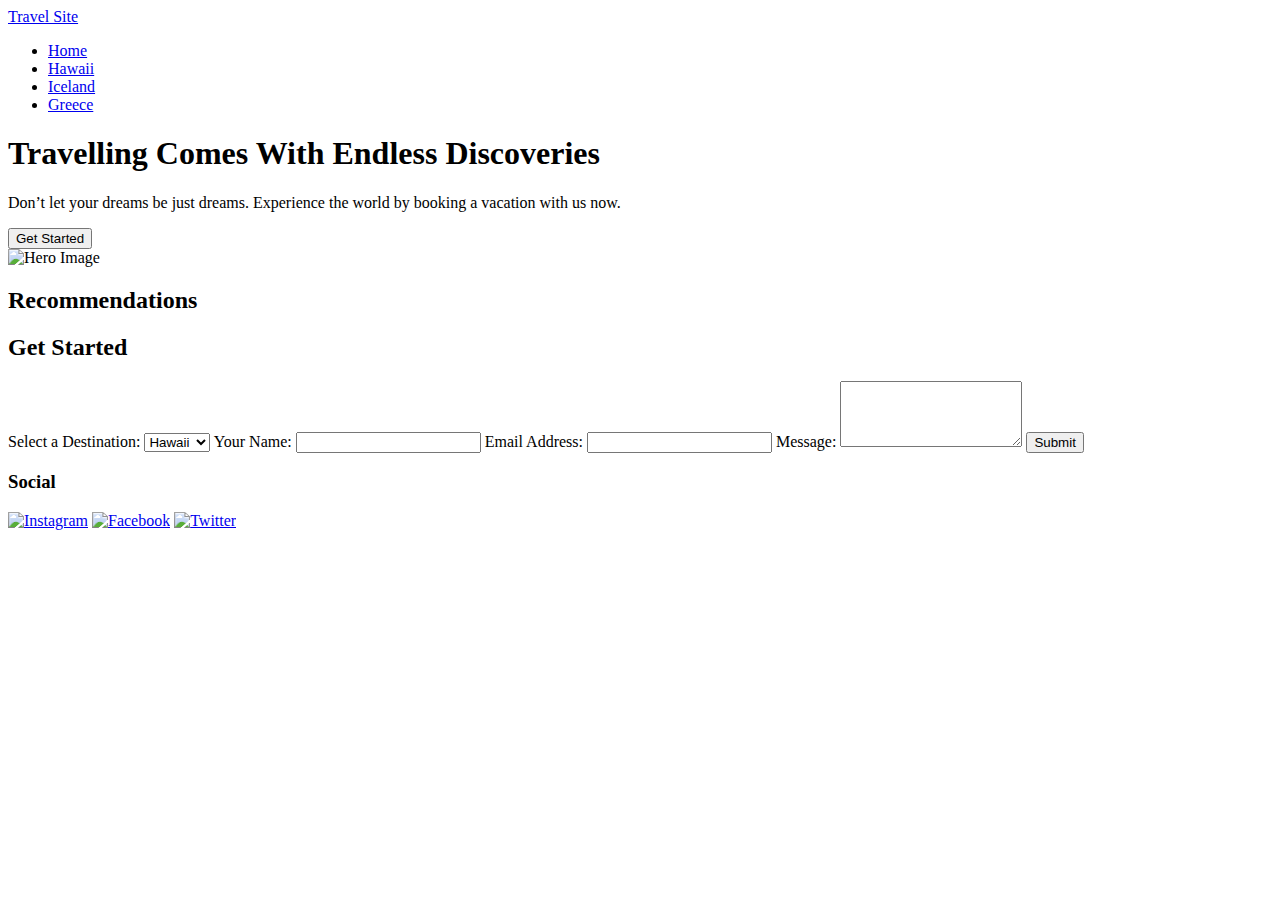
==== pages/get-started.html @ 40c34f3a "Animations and Get Started Page complete" ====
<!DOCTYPE html>
<html lang="en">
<head>
    <meta charset="UTF-8">
    <meta name="viewport" content="width=device-width, initial-scale=1.0">
    <link href="https://fonts.googleapis.com/css2?family=Open+Sans:ital,wght@0,300;0,400;0,600;0,700;1,400&display=swap" rel="stylesheet">
    <link rel="stylesheet"  type="text/css" href="./css/global.css">
    <link rel="stylesheet"  type="text/css" href="./css/main.css">
    <link rel="stylesheet"  type="text/css" href="./css/destination.css">
    
    <title>Travel Site Homde</title>
</head>
<body>
<!-- Header Nav Section -->
<header class="header-section">
    <nav class="nav-section-left">
            <a href="./index.html" class=" nav-logo"><span class="nav-text">Travel Site</a>
    </nav>
    <nav class="nav-section nav-section-right">
        <ul class="nav__list nav-right">
            <li class="nav__item">
                <a href="./index.html" class="nav__link nav__link--active">Home</a>
            </li>
            <li class="nav__item">
                <a href="./pages/hawaii.html" class="nav__link">Hawaii</a>
            </li>
            <li class="nav__item">
                <a href="./pages/iceland.html" class="nav__link nav__link">Iceland</a>
            </li>
            <li class="nav__item">
                <a href="./pages/greece.html" class="nav__link nav__link">Greece</a>
            </li>
        </ul>
    </nav>
</header>
<!-- Intro Section -->
<section class="intro-section">  

<div class="intro__list">
    <div class="intro__item intro__item--size">
        <h1 class="intro__title">Travelling Comes With Endless Discoveries</h1>
        <p class="intro__para">
            Don’t let your dreams be just dreams. Experience the world by booking a vacation with us now.</p>
        <button class="intro__button btn1">Get Started</button>
    </div>

    <div class="intro__item ">
        <img src="./assets/Images/hero.png" alt="Hero Image" class="featured__image">
    </div>
</div>

</section>

<section class="card__title-section">
    <h2 class="intro__title">Recommendations</h2>
</section>

<header class="header-section">
    <!-- Include your navigation header as in your existing HTML -->
    <!-- ... -->
</header>

<!-- Add a new section for the Get Started form -->
<section class="get-started-section">
    <h2>Get Started</h2>
    <form action="process_form.php" method="post">
        <label for="destination">Select a Destination:</label>
        <select id="destination" name="destination">
            <option value="hawaii">Hawaii</option>
            <option value="iceland">Iceland</option>
            <option value="greece">Greece</option>
        </select>

        <label for="name">Your Name:</label>
        <input type="text" id="name" name="name" required>

        <label for="email">Email Address:</label>
        <input type="email" id="email" name="email" required>

        <label for="message">Message:</label>
        <textarea id="message" name="message" rows="4" required></textarea>

        <button type="submit" class="intro__button btn1">Submit</button>
    </form>
</section>


    <section class="footer__list">
        <h3  class="footer__title">Social</h3>
        <a href="https://www.instagram.com/" target="blank" class="social__link"><img src="./assets/Icons/icon-instagram.png" alt="Instagram" class="social__icon"></a>
        <a href="https://www.facebook.com/" target="blank" class="social__link link--move"> <img src="./assets/Icons/icon-facebook.png" alt="Facebook" class="social__icon "></a>
        <a href="https://www.instagram.com/" target="blank" class="social__link"><img src="./assets/Icons/icon-twitter.png" alt="Twitter" class="social__icon"></a>
    </section>
</footer>

</body>
</html>
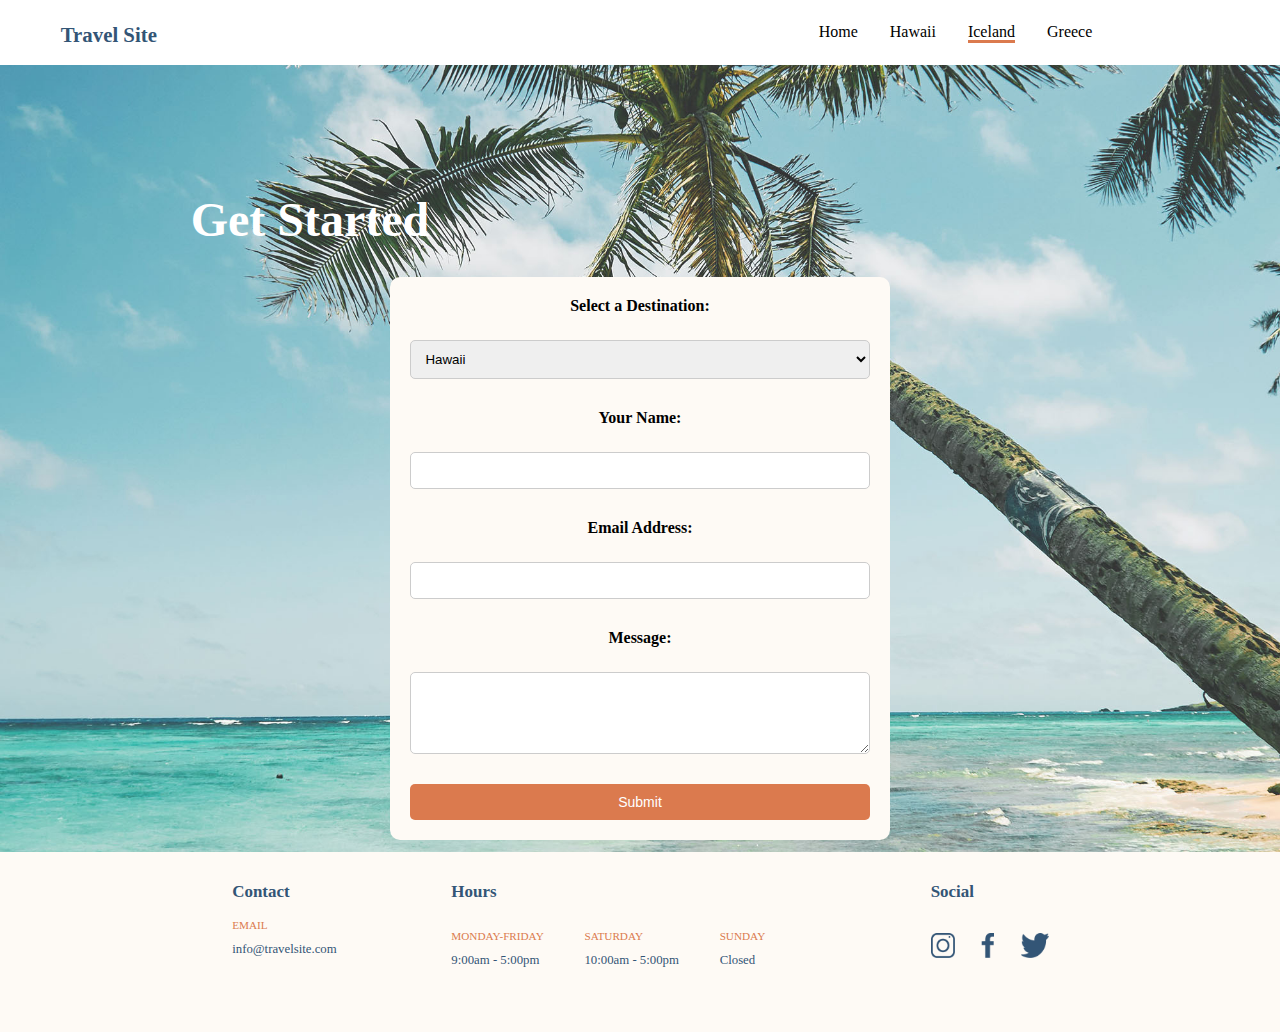
==== commit 4711c0ed: "Lets get the Repsonsive Done" ====
--- a/pages/get-started.html
+++ b/pages/get-started.html
@@ -4,92 +4,97 @@
     <meta charset="UTF-8">
     <meta name="viewport" content="width=device-width, initial-scale=1.0">
     <link href="https://fonts.googleapis.com/css2?family=Open+Sans:ital,wght@0,300;0,400;0,600;0,700;1,400&display=swap" rel="stylesheet">
-    <link rel="stylesheet"  type="text/css" href="./css/global.css">
-    <link rel="stylesheet"  type="text/css" href="./css/main.css">
-    <link rel="stylesheet"  type="text/css" href="./css/destination.css">
+    <link rel="stylesheet"  type="text/css" href="../css/global.css">
+    <link rel="stylesheet"  type="text/css" href="../css/main.css">
+    <link rel="stylesheet"  type="text/css" href="../css/destination.css">
+    <link rel="stylesheet"  type="text/css" href="../css/started.css">
     
-    <title>Travel Site Homde</title>
+    <title>Travel Site Home</title>
 </head>
 <body>
 <!-- Header Nav Section -->
 <header class="header-section">
-    <nav class="nav-section-left">
-            <a href="./index.html" class=" nav-logo"><span class="nav-text">Travel Site</a>
-    </nav>
-    <nav class="nav-section nav-section-right">
-        <ul class="nav__list nav-right">
-            <li class="nav__item">
-                <a href="./index.html" class="nav__link nav__link--active">Home</a>
-            </li>
-            <li class="nav__item">
-                <a href="./pages/hawaii.html" class="nav__link">Hawaii</a>
-            </li>
-            <li class="nav__item">
-                <a href="./pages/iceland.html" class="nav__link nav__link">Iceland</a>
-            </li>
-            <li class="nav__item">
-                <a href="./pages/greece.html" class="nav__link nav__link">Greece</a>
-            </li>
-        </ul>
-    </nav>
-</header>
-<!-- Intro Section -->
-<section class="intro-section">  
+   
+    <a href="../index.html" class=" nav-logo"><span class="nav-text">Travel Site</a>
 
-<div class="intro__list">
-    <div class="intro__item intro__item--size">
-        <h1 class="intro__title">Travelling Comes With Endless Discoveries</h1>
-        <p class="intro__para">
-            Don’t let your dreams be just dreams. Experience the world by booking a vacation with us now.</p>
-        <button class="intro__button btn1">Get Started</button>
-    </div>
-
-    <div class="intro__item ">
-        <img src="./assets/Images/hero.png" alt="Hero Image" class="featured__image">
-    </div>
-</div>
-
-</section>
-
-<section class="card__title-section">
-    <h2 class="intro__title">Recommendations</h2>
-</section>
-
-<header class="header-section">
-    <!-- Include your navigation header as in your existing HTML -->
-    <!-- ... -->
+<nav class="nav-section nav-section-right">
+<ul class="nav__list nav-right">
+    <li class="nav__item">
+        <a href="../index.html" class="nav__link">Home</a>
+    </li>
+    <li class="nav__item">
+        <a href="../pages/hawaii.html" class="nav__link">Hawaii</a>
+    </li>
+    <li class="nav__item">
+        <a href="../pages/iceland.html" class="nav__link nav__link--active">Iceland</a>
+    </li>
+    <li class="nav__item">
+        <a href="../pages/greece.html" class="nav__link">Greece</a>
+    </li>
+</ul>
+</nav>
 </header>
 
-<!-- Add a new section for the Get Started form -->
-<section class="get-started-section">
-    <h2>Get Started</h2>
-    <form action="process_form.php" method="post">
-        <label for="destination">Select a Destination:</label>
-        <select id="destination" name="destination">
-            <option value="hawaii">Hawaii</option>
-            <option value="iceland">Iceland</option>
-            <option value="greece">Greece</option>
-        </select>
+<main>
+    <section class="get-started-section">
+        <h1 class="get-started__title">Get Started</h1>
+        <form action="process_form.php" method="post">
+            <label for="destination">Select a Destination:</label>
+            <select id="destination" name="destination">
+                <option value="hawaii">Hawaii</option>
+                <option value="iceland">Iceland</option>
+                <option value="greece">Greece</option>
+            </select>
 
-        <label for="name">Your Name:</label>
-        <input type="text" id="name" name="name" required>
+            <label for="name">Your Name:</label>
+            <input type="text" id="name" name="name" required>
 
-        <label for="email">Email Address:</label>
-        <input type="email" id="email" name="email" required>
+            <label for="email">Email Address:</label>
+            <input type="email" id="email" name="email" required>
 
-        <label for="message">Message:</label>
-        <textarea id="message" name="message" rows="4" required></textarea>
+            <label for="message">Message:</label>
+            <textarea id="message" name="message" rows="4" required></textarea>
 
-        <button type="submit" class="intro__button btn1">Submit</button>
-    </form>
-</section>
+            <button type="submit" class="intro__button btn1">Submit</button>
+        </form>
 
+        
+    </section>
+        
+    </section>
+</main>
+<!-- Footer Section -->
+<footer class="footer-section">
+    <section class="footer__list">
+        <h3 class="footer__title">Contact</h3>
+        <p class="footer__sub-title sub-title--move">EMAIL</p>
+        <p class="footer__info">info@travelsite.com</p>        
+    </section>
+
+    <section class="footer__list list--modify list--move">
+        <h3  class="footer__title">Hours</h3>
+        <div class="footer-h-flex">
+        <div class="hours">
+            <p class="footer__sub-title">MONDAY-FRIDAY </p>
+            <p class="footer__info"> 9:00am - 5:00pm</p>
+        </div>
+        <div class="hours">
+            <p class="footer__sub-title">SATURDAY </p>
+            <p class="footer__info">10:00am - 5:00pm</p>
+        </div>
+        <div class="hours">
+            <p class="footer__sub-title">SUNDAY </p>
+            <p class="footer__info">Closed</p>
+        </div>
+   
+        </div>
+    </section>
 
     <section class="footer__list">
         <h3  class="footer__title">Social</h3>
-        <a href="https://www.instagram.com/" target="blank" class="social__link"><img src="./assets/Icons/icon-instagram.png" alt="Instagram" class="social__icon"></a>
-        <a href="https://www.facebook.com/" target="blank" class="social__link link--move"> <img src="./assets/Icons/icon-facebook.png" alt="Facebook" class="social__icon "></a>
-        <a href="https://www.instagram.com/" target="blank" class="social__link"><img src="./assets/Icons/icon-twitter.png" alt="Twitter" class="social__icon"></a>
+        <a href="https://www.instagram.com/" target="blank" class="social__link"><img src="../assets/Icons/icon-instagram.png" alt="Instagram" class="social__icon"></a>
+        <a href="https://www.facebook.com/" target="blank" class="social__link link--move"> <img src="../assets/Icons/icon-facebook.png" alt="Facebook" class="social__icon "></a>
+        <a href="https://www.instagram.com/" target="blank" class="social__link"><img src="../assets/Icons/icon-twitter.png" alt="Twitter" class="social__icon"></a>
     </section>
 </footer>
 
--- a/css/global.css
+++ b/css/global.css
@@ -0,0 +1,166 @@
+
+
+*, *::before, *::after {
+    box-sizing: border-box;
+}
+
+body {
+    font-family: 'Verdana';
+    margin: 4% 0 0 0;
+    padding: 0;
+
+}
+
+h1 {
+    color: #335576;
+    font-size: 3rem;
+    font-family:'Verdana';
+   
+}
+h2 {
+    font-size: 3rem;
+    font-family:'Verdana';
+    font-weight: 100;
+    
+}
+h3{
+    font-family:'Verdana';
+    font-weight: 100;
+    font-size: 1.5em;
+}
+/* Header Nav Section */
+.header-section {
+    background-color: #ffffff;
+    padding: 0.5rem 0 0.5rem 6%;
+    margin: -1% 0 0 0;
+    display: flex;
+    flex-direction: row;
+    align-items: center;
+    position: fixed;
+    top: 0;
+    left: 0;
+    width: 100%;
+    background-color: #ffffff; 
+    z-index: 100;
+}
+.nav-logo {
+    opacity: 1; 
+    transition: opacity 0.3s ease;
+    text-decoration: none;  
+    opacity: 1;
+    transition: opacity 0.3s ease;
+    margin: 1.5% 0 0 0; 
+}
+
+.nav-logo:hover {
+    opacity: 0.7; 
+}
+.nav-text {
+    color: #335576;
+
+}
+.nav-section {
+    display: flex;
+
+}
+.nav-list {
+    display: flex;
+
+}
+.nav-section-right {
+    margin: 1% 0 0 55%;
+}
+@keyframes slide-side {
+    from {
+      opacity: 0;
+      transform: translateX(-50%);
+    }
+    to {
+      opacity:1 ;
+      transform: translateX(0);
+    }
+    }
+    .nav__item  {
+      animation: slide-side 3s;
+    }
+    
+.nav__item { 
+    margin-right: 2rem;
+    color:#000;
+} 
+.nav__list {
+    list-style: none;
+    padding: 0;
+    display: flex;
+    flex-direction: row;
+    
+}
+.nav__link { 
+    color: #000; 
+    text-decoration: none;
+}
+.nav-text {
+    font-size: 1.3rem;
+    font-weight: 900;
+    margin: 0 0 0 -1rem;
+}
+.nav__link:hover,
+.nav__link--active {
+   border-bottom: solid 3px #DB7A4E;
+   text-decoration: none;
+}
+/* Footer Section */
+.footer-section {
+    background-color: #FEFAF5;
+    padding: 1% 17% 5% 16%;
+    display: flex;
+    margin: 0 -40% 0 0;
+}
+.footer__list {
+    width: 26%;
+    margin: 0 0 0 2%;
+}
+.list--move {
+    margin: 0 0 0 -6%;
+}
+.footer__title {
+    text-align: left;
+    color: #335576;
+    font-size: 1.06rem;
+    font-weight: 900;
+}
+.footer__sub-title {
+    color:#DB7A4E;
+    font-size: .7rem;
+}
+.footer__info {
+    text-align: left;
+    margin: 0;
+    font-size: .8rem;
+    color: #335576;
+}
+.footer-h-flex {
+    display: flex;
+    flex-direction: row;
+}
+.social__icon{
+    width: 36%;
+}
+.icon--size{
+    width: 3%;
+}
+.social__link {
+    display: inline-block;
+    margin: 4% 0 0 0;
+}
+.link--move{
+    margin: 0 0 0 -6%;
+}
+.hours {
+    margin: 0 9% 0 0;
+}
+.list--move {
+    margin: 0 0 0 -10%;
+    width: 33%;
+}
+
--- a/css/main.css
+++ b/css/main.css
@@ -0,0 +1,145 @@
+
+/* Intro Hero Section */
+.intro-section {
+    background-color: #FEFAF5;
+    min-height: 598px;
+    padding: 9% 3% 0 3%;
+}
+   /* Intro Hero Section */
+   .intro__title {
+    color: #335576;
+    font-size: 1.625rem;
+    font-weight: 700;
+}
+.featured__image {
+    width: 72%;
+    margin: 9% 0 0 20%;
+}
+.intro__list {
+    display: flex;
+
+}
+.intro__item {
+    padding: 1rem;
+}
+.intro__item--size {
+    padding: 1rem;
+    margin-right: 0.25rem;
+    width: 56rem;
+    margin-top: 4%;
+    position: relative;
+}
+.intro__para {
+    text-align: left;
+    margin: -3% 0 3% 0;
+    color: #335576;
+    font-size: 0.93rem;
+}
+.intro__button {
+    color: white;
+    background-color: #DB7A4E;
+    border: 0;
+    padding: 1.5% 7%;
+    font-size: 0.875rem;
+    border-radius: 1.5rem;
+    font-weight: 100;
+    text-decoration: none;
+}
+.landing-border {
+    border: solid 2px #000000;
+    position: absolute;
+    width: 18%;
+    height: 10%;
+    top: 56%;
+    left: 1%;
+}
+.products{
+    background: #F7F7F7;
+    padding: 2% 0 5% 0;
+}
+.product__title 
+ {   
+    padding-bottom: 0.75rem;
+    margin-bottom: 0.75rem;
+    text-align: center;
+}
+/* Card Section */
+.card__section {
+    display: flex;
+    flex-direction: row;
+    width: 100%;
+    justify-content: center;
+    margin: 0 auto 6% auto;
+    padding: 0 10% 0 11%;
+}
+.card__title-section {
+    padding: 0 0 0 4%;
+    margin: 5% 0 0 0;
+}
+.card__title {
+font-weight: 900;
+}
+.card {
+    width: 25rem;
+    position: relative;
+    flex: 1;
+    display: flex; 
+    flex-direction: column;
+    border-radius: 5px;
+    border: 1px solid rgba(0, 0, 0, 0.2);
+    box-shadow: 0px 4px 4px rgba(0, 0, 0, 0.2);
+    margin: 0 3% 0 3%;
+    background: #ffffff;
+    padding: 33% 2% 0 0;
+    text-decoration: none;
+    color:#FFF;
+    text-align:right;
+}
+
+.card__title {
+    font-weight: 900;
+    }
+.card1 {
+    background-image: url("../assets/Images/hawaii.jpg");
+    background-size: cover; 
+    background-position: center;
+}
+.card2 {
+    background-image: url("../assets/Images/iceland.jpg");
+    background-size: cover; 
+    background-position: center;
+}
+.card3 {
+    background-image: url("../assets/Images/greece.jpg");
+    background-size: cover; 
+    background-position: center;
+}
+
+
+.card {
+    position: relative;
+    display: inline-block;
+}
+
+.card::before {
+    content: "";
+    position: absolute;
+    top: 0;
+    left: 0;
+    width: 100%;
+    height: 100%;
+    background-color: rgba(0, 0, 0, 0.5); 
+    opacity: 0; 
+    transition: opacity 0.3s ease; 
+}
+
+.card:hover::before {
+    opacity: 1; 
+}
+
+
+.card .card__content {
+    position: relative;
+    z-index: 1; 
+}
+
--- a/css/destination.css
+++ b/css/destination.css
@@ -0,0 +1,63 @@
+
+/* Itinerary Card Section */
+
+.itinerary-cards-section {
+    background-image: url(../assets/Images/hawaii.jpg);
+    background-size: cover;
+    background-position: center;
+    min-height: 76vh;
+}
+.itinerary-cards-section2 {
+    background-image: url(../assets/Images/iceland.jpg);
+    background-size: cover;
+    background-position: center;
+    min-height: 76vh;
+}
+.itinerary-cards-section3 {
+    background-image: url(../assets/Images/greece.jpg);
+    background-size: cover;
+    background-position: center;
+    min-height: 76vh;
+}
+
+.article-wrapper {
+    display: flex;
+    flex-direction: row;
+    justify-content: center;
+    align-items: center; 
+}
+.itinerary__card {
+    width: 21%;
+    margin: 10px;
+    padding: 20px;
+    text-align: center;
+    background-color: #ffffff;
+    text-align: center;
+    border: 1px solid #ccc;
+    border-radius: 5px;
+}
+.desinations__title{
+    margin: 0% 0 3% 0;
+    padding: 9% 0 0 5%;
+    color: #ffffff;
+}
+.itinerary__title {
+    margin-top: -2%;
+    border-bottom: solid 2px #000;
+    font-size: 1.25rem;
+    font-weight: 900;
+}
+.itinerary__list{
+    list-style: none;
+    padding: 0;
+}
+.itinerary__item {
+    margin-bottom: 5px;
+    background: #FEFAF5;
+    padding: 6% 0 8% 0;
+}
+
+
+
+
+
--- a/css/started.css
+++ b/css/started.css
@@ -0,0 +1,56 @@
+.get-started-section {
+    background-image: url(../assets/Images/hawaii.jpg);
+    background-size: cover;
+    background-position: center;
+    min-height: 89vh;
+    padding: 4% 11% 0 11%;
+}
+.get-started__title{
+    margin: 0% 0 3% 0;
+    padding: 9% 0 0 5%;
+    color: #ffffff;
+}
+
+form {
+    display: flex;
+    flex-wrap: wrap;
+    justify-content: center;
+    gap: 1.25rem;
+    max-width: 50%;
+    margin: 0 auto;
+    padding: 1.25rem;
+    background-color: #FEFAF5;
+    border-radius: 10px;
+}
+label {
+    display: block;
+    text-align: left;
+    font-weight: bold;
+    margin-bottom: 5px;
+}
+
+select,
+input[type="text"],
+input[type="email"],
+textarea {
+    width: 100%;
+    padding: 10px;
+    border: 1px solid #ccc;
+    border-radius: 5px;
+    margin-bottom: 10px;
+}
+
+button[type="submit"] {
+    width: 100%;
+    background-color: #DB7A4E;
+    color: #fff;
+    border: none;
+    border-radius: 5px;
+    padding: 10px;
+    cursor: pointer;
+    transition: background-color 0.3s;
+}
+
+button[type="submit"]:hover {
+    background-color: #005fa3;
+}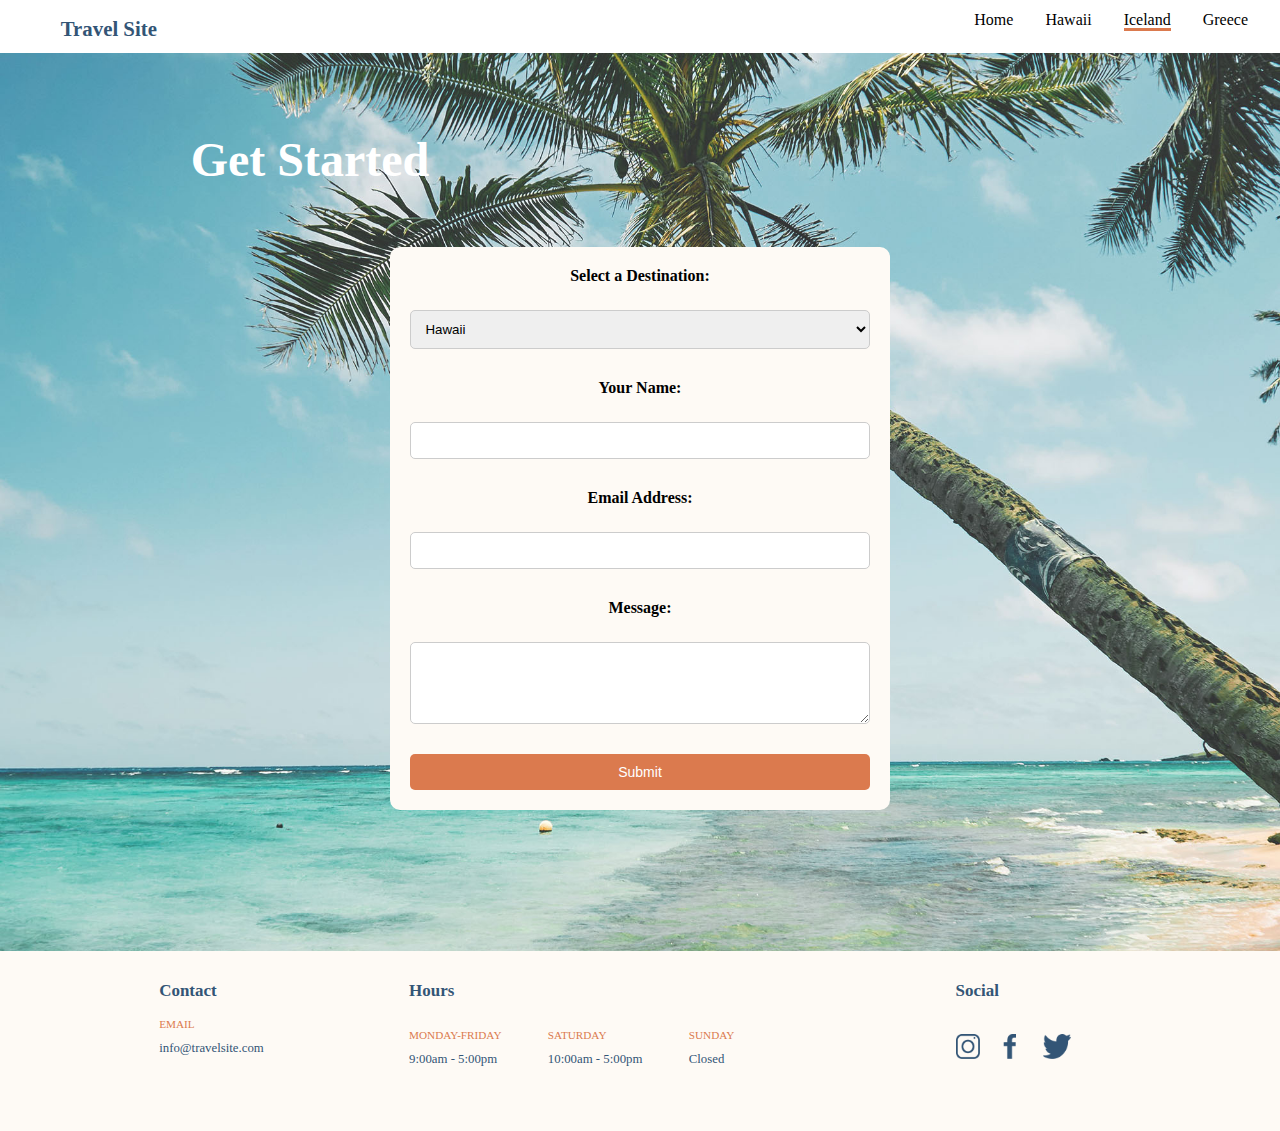
==== commit f3510762: "Responsive Designs Set" ====
--- a/pages/get-started.html
+++ b/pages/get-started.html
@@ -17,7 +17,7 @@
    
     <a href="../index.html" class=" nav-logo"><span class="nav-text">Travel Site</a>
 
-<nav class="nav-section nav-section-right">
+<nav class="nav-section ">
 <ul class="nav__list nav-right">
     <li class="nav__item">
         <a href="../index.html" class="nav__link">Home</a>
--- a/css/global.css
+++ b/css/global.css
@@ -36,6 +36,7 @@
     display: flex;
     flex-direction: row;
     align-items: center;
+    justify-content:space-between;
     position: fixed;
     top: 0;
     left: 0;
@@ -43,6 +44,9 @@
     background-color: #ffffff; 
     z-index: 100;
 }
+
+
+
 .nav-logo {
     opacity: 1; 
     transition: opacity 0.3s ease;
@@ -63,30 +67,34 @@
     display: flex;
 
 }
+@media (max-width: 500px) {
+    .nav-section {
+        display: none;
+    }
+}
 .nav-list {
     display: flex;
 
 }
-.nav-section-right {
-    margin: 1% 0 0 55%;
-}
-@keyframes slide-side {
-    from {
-      opacity: 0;
-      transform: translateX(-50%);
-    }
-    to {
-      opacity:1 ;
-      transform: translateX(0);
-    }
-    }
-    .nav__item  {
-      animation: slide-side 3s;
-    }
+/* Slide in Menu */
+        @keyframes slide-side {
+            from {
+            opacity: 0;
+            transform: translateX(-50%);
+            }
+            to {
+            opacity:1 ;
+            transform: translateX(0);
+            }
+            }
+/* .nav__item  {
+    animation: slide-side 5s;
+} */
     
 .nav__item { 
     margin-right: 2rem;
     color:#000;
+    animation: slide-side 5s;
 } 
 .nav__list {
     list-style: none;
@@ -116,6 +124,35 @@
     display: flex;
     margin: 0 -40% 0 0;
 }
+@media (max-width:1280px){
+    .footer-section {
+        background-color: #FEFAF5;
+        padding: 1% 17% 5% 16%;
+        display: flex;
+        margin: 0 -49% 0 -6%;
+    }
+}
+        @media (max-width:1024px){
+            .footer-section {
+                background-color: #FEFAF5;
+                padding: 1% 17% 5% 16%;
+                display: flex;
+                margin: 0 -49% 0 -6%;
+            }
+        }
+        @media (max-width:768px){
+            .footer-section {
+                background-color: #FEFAF5;
+                padding: 1% 12% 5% 11%;
+                display: block;
+                margin: 0 -40% 0 0;
+            }
+        }
+
+
+
+
+        
 .footer__list {
     width: 26%;
     margin: 0 0 0 2%;
@@ -163,4 +200,10 @@
     margin: 0 0 0 -10%;
     width: 33%;
 }
-
+        @media (max-width:768px){
+            .list--move {
+                margin: 0 0 0 2%;
+                width: 33%;
+            }
+        }
+
--- a/css/main.css
+++ b/css/main.css
@@ -5,6 +5,17 @@
     min-height: 598px;
     padding: 9% 3% 0 3%;
 }
+@media (max-width:1024px){
+    .intro-section {
+        min-height: 528px;
+    }   
+}
+@media (max-width:768px){
+    .intro-section {
+        min-height: 462px;
+    }   
+}
+
    /* Intro Hero Section */
    .intro__title {
     color: #335576;
@@ -19,6 +30,12 @@
     display: flex;
 
 }
+@media (max-width: 550px) {
+    .intro__list {
+        display: block;
+    
+    }
+}
 .intro__item {
     padding: 1rem;
 }
@@ -28,6 +45,11 @@
     width: 56rem;
     margin-top: 4%;
     position: relative;
+}
+@media (max-width: 550px) {
+    .intro__item--size {
+        width: 29rem;
+    }
 }
 .intro__para {
     text-align: left;
@@ -83,17 +105,14 @@
     width: 25rem;
     position: relative;
     flex: 1;
-    display: flex; 
-    flex-direction: column;
     border-radius: 5px;
     border: 1px solid rgba(0, 0, 0, 0.2);
     box-shadow: 0px 4px 4px rgba(0, 0, 0, 0.2);
     margin: 0 3% 0 3%;
-    background: #ffffff;
     padding: 33% 2% 0 0;
     text-decoration: none;
-    color:#FFF;
-    text-align:right;
+    color: #FFF;
+    text-align: right;
 }
 
 .card__title {
@@ -114,13 +133,6 @@
     background-size: cover; 
     background-position: center;
 }
-
-
-.card {
-    position: relative;
-    display: inline-block;
-}
-
 .card::before {
     content: "";
     position: absolute;
--- a/css/destination.css
+++ b/css/destination.css
@@ -26,6 +26,12 @@
     justify-content: center;
     align-items: center; 
 }
+@media (max-width: 768px) {
+    .article-wrapper {
+        display: block;
+
+    }
+}
 .itinerary__card {
     width: 21%;
     margin: 10px;
@@ -35,6 +41,19 @@
     text-align: center;
     border: 1px solid #ccc;
     border-radius: 5px;
+}
+@media (max-width: 768px) {
+    .itinerary__card {
+        width: 55%;
+        /* margin: 10px; */
+        padding: 20px;
+        text-align: center;
+        background-color: #ffffff;
+        text-align: center;
+        border: 1px solid #ccc;
+        border-radius: 5px;
+        margin: 5% auto;
+    }
 }
 .desinations__title{
     margin: 0% 0 3% 0;
--- a/css/started.css
+++ b/css/started.css
@@ -2,15 +2,25 @@
     background-image: url(../assets/Images/hawaii.jpg);
     background-size: cover;
     background-position: center;
-    min-height: 89vh;
+    min-height: 100vh;
     padding: 4% 11% 0 11%;
 }
-.get-started__title{
+@media (max-width: 1024px) {
+    .get-started-section {
+        min-height: 100vh;
+        padding: 4% 4% 0 4%;
+    }
+}
+@media (max-width: 768px) {
+    .get-started-section {
+        padding: 4% 0 0 0;
+    }
+}
+.get-started__title {
     margin: 0% 0 3% 0;
-    padding: 9% 0 0 5%;
+    padding: 3% 0 3% 5%;
     color: #ffffff;
 }
-
 form {
     display: flex;
     flex-wrap: wrap;
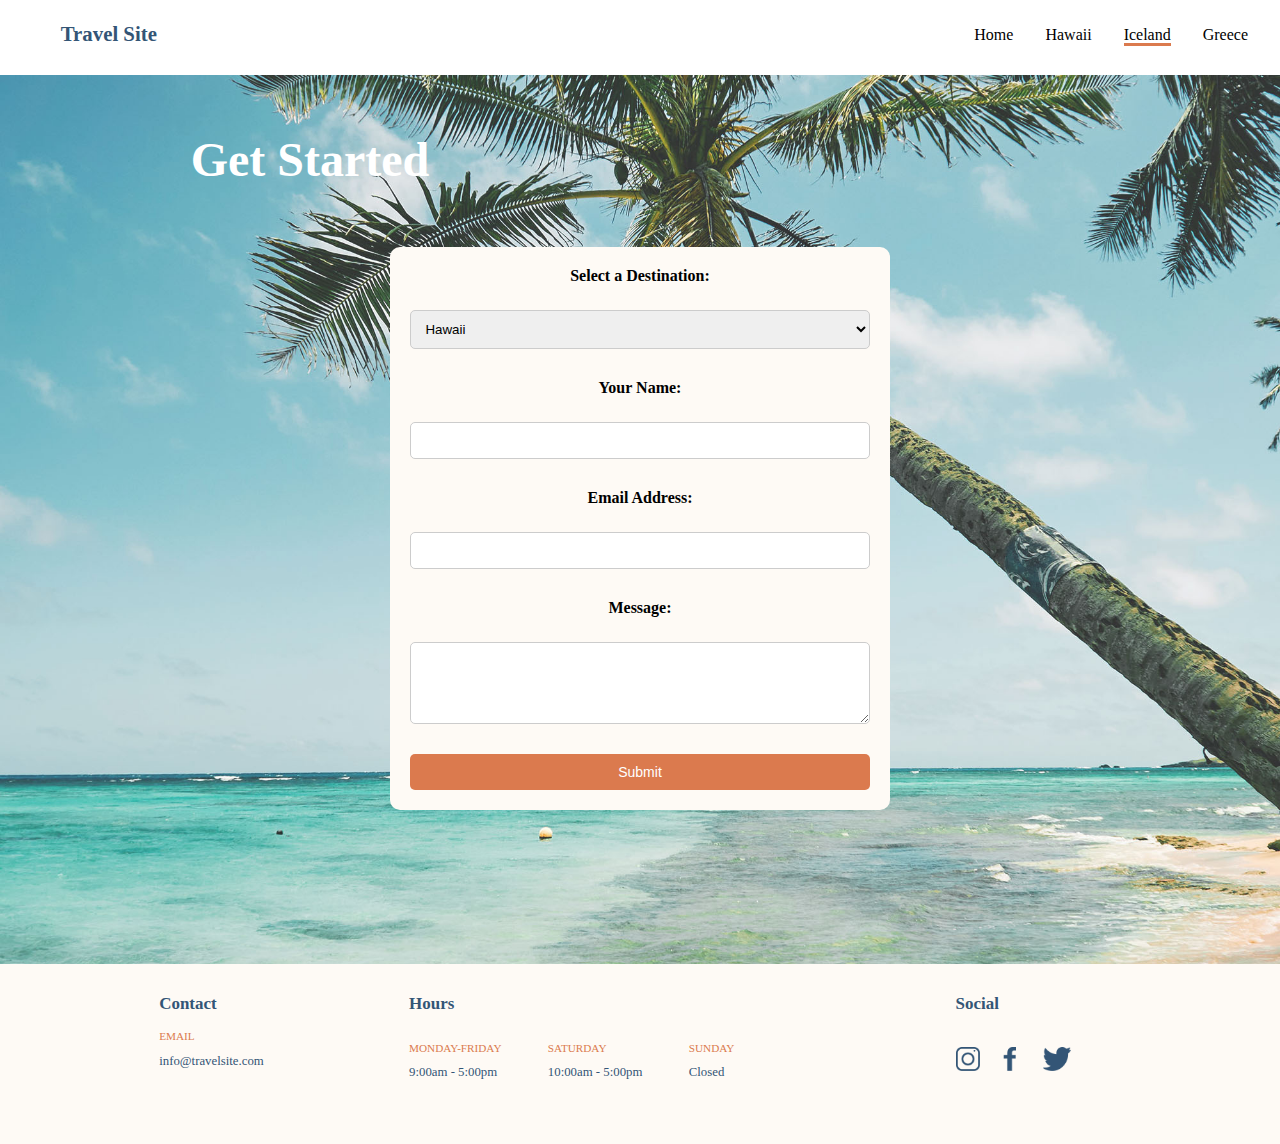
==== commit 2b425925: "Ready To Ship" ====
--- a/pages/get-started.html
+++ b/pages/get-started.html
@@ -38,25 +38,27 @@
 <main>
     <section class="get-started-section">
         <h1 class="get-started__title">Get Started</h1>
-        <form action="process_form.php" method="post">
-            <label for="destination">Select a Destination:</label>
-            <select id="destination" name="destination">
-                <option value="hawaii">Hawaii</option>
-                <option value="iceland">Iceland</option>
-                <option value="greece">Greece</option>
-            </select>
+<div class="form-wrapper">
+    <form action="process_form.php" method="post">
+        <label for="destination">Select a Destination:</label>
+        <select id="destination" name="destination">
+            <option value="hawaii">Hawaii</option>
+            <option value="iceland">Iceland</option>
+            <option value="greece">Greece</option>
+        </select>
 
-            <label for="name">Your Name:</label>
-            <input type="text" id="name" name="name" required>
+        <label for="name">Your Name:</label>
+        <input type="text" id="name" name="name" required>
 
-            <label for="email">Email Address:</label>
-            <input type="email" id="email" name="email" required>
+        <label for="email">Email Address:</label>
+        <input type="email" id="email" name="email" required>
 
-            <label for="message">Message:</label>
-            <textarea id="message" name="message" rows="4" required></textarea>
+        <label for="message">Message:</label>
+        <textarea id="message" name="message" rows="4" required></textarea>
 
-            <button type="submit" class="intro__button btn1">Submit</button>
-        </form>
+        <button type="submit" class="intro__button btn1">Submit</button>
+    </form>
+</div>
 
         
     </section>
--- a/css/global.css
+++ b/css/global.css
@@ -31,22 +31,19 @@
 /* Header Nav Section */
 .header-section {
     background-color: #ffffff;
-    padding: 0.5rem 0 0.5rem 6%;
-    margin: -1% 0 0 0;
+    padding: 0.7rem 0 1.5rem 6%;
+    margin: -1% 0 9% 0;
     display: flex;
     flex-direction: row;
     align-items: center;
-    justify-content:space-between;
+    justify-content: space-between;
     position: fixed;
     top: 0;
     left: 0;
     width: 100%;
-    background-color: #ffffff; 
+    background-color: #ffffff;
     z-index: 100;
 }
-
-
-
 .nav-logo {
     opacity: 1; 
     transition: opacity 0.3s ease;
@@ -65,6 +62,7 @@
 }
 .nav-section {
     display: flex;
+    margin: 1% 0 -9px 0;
 
 }
 @media (max-width: 500px) {
@@ -87,9 +85,9 @@
             transform: translateX(0);
             }
             }
-/* .nav__item  {
+.nav__item  {
     animation: slide-side 5s;
-} */
+}
     
 .nav__item { 
     margin-right: 2rem;
--- a/css/main.css
+++ b/css/main.css
@@ -57,6 +57,24 @@
     color: #335576;
     font-size: 0.93rem;
 }
+
+
+@keyframes slide-side {
+    from {
+    opacity: 0;
+    transform: translateX(-50%);
+    }
+    to {
+    opacity:1 ;
+    transform: translateX(0);
+    }
+    }
+
+.intro__button { 
+
+animation: slide-side 2.5s;
+} 
+
 .intro__button {
     color: white;
     background-color: #DB7A4E;
@@ -66,7 +84,18 @@
     border-radius: 1.5rem;
     font-weight: 100;
     text-decoration: none;
-}
+    cursor: pointer;
+    transition: background-color 0.5s, opacity 0.3s;
+    border: none;
+}
+
+/* Add a hover effect */
+.intro__button:hover {
+    background-color: rgba(219, 122, 78, 0.75);
+    opacity: 0.75; 
+}
+
+
 .landing-border {
     border: solid 2px #000000;
     position: absolute;
@@ -85,6 +114,8 @@
     margin-bottom: 0.75rem;
     text-align: center;
 }
+
+
 /* Card Section */
 .card__section {
     display: flex;
@@ -101,6 +132,20 @@
 .card__title {
 font-weight: 900;
 }
+@keyframes slide-side {
+    from {
+    opacity: 0;
+    transform: translateY(-50%);
+    }
+    to {
+    opacity:1 ;
+    transform: translateY(0);
+    }
+    }
+.card  {
+animation: slide-side 2.5s;
+}
+
 .card {
     width: 25rem;
     position: relative;
@@ -155,3 +200,10 @@
     z-index: 1; 
 }
 
+
+
+
+
+
+
+
--- a/css/destination.css
+++ b/css/destination.css
@@ -26,6 +26,20 @@
     justify-content: center;
     align-items: center; 
 }
+@keyframes slide-side {
+    from {
+    opacity: 0;
+    transform: translateY(-50%);
+    }
+    to {
+    opacity:1 ;
+    transform: translateY(0);
+    }
+    }
+.article-wrapper  {
+animation: slide-side 2.5s;
+}
+
 @media (max-width: 768px) {
     .article-wrapper {
         display: block;
@@ -44,15 +58,8 @@
 }
 @media (max-width: 768px) {
     .itinerary__card {
-        width: 55%;
-        /* margin: 10px; */
-        padding: 20px;
-        text-align: center;
-        background-color: #ffffff;
-        text-align: center;
-        border: 1px solid #ccc;
-        border-radius: 5px;
-        margin: 5% auto;
+        width: 62%;
+        margin: 0 auto;
     }
 }
 .desinations__title{
--- a/css/started.css
+++ b/css/started.css
@@ -3,7 +3,7 @@
     background-size: cover;
     background-position: center;
     min-height: 100vh;
-    padding: 4% 11% 0 11%;
+    padding: 4% 11% 12% 11%;
 }
 @media (max-width: 1024px) {
     .get-started-section {
